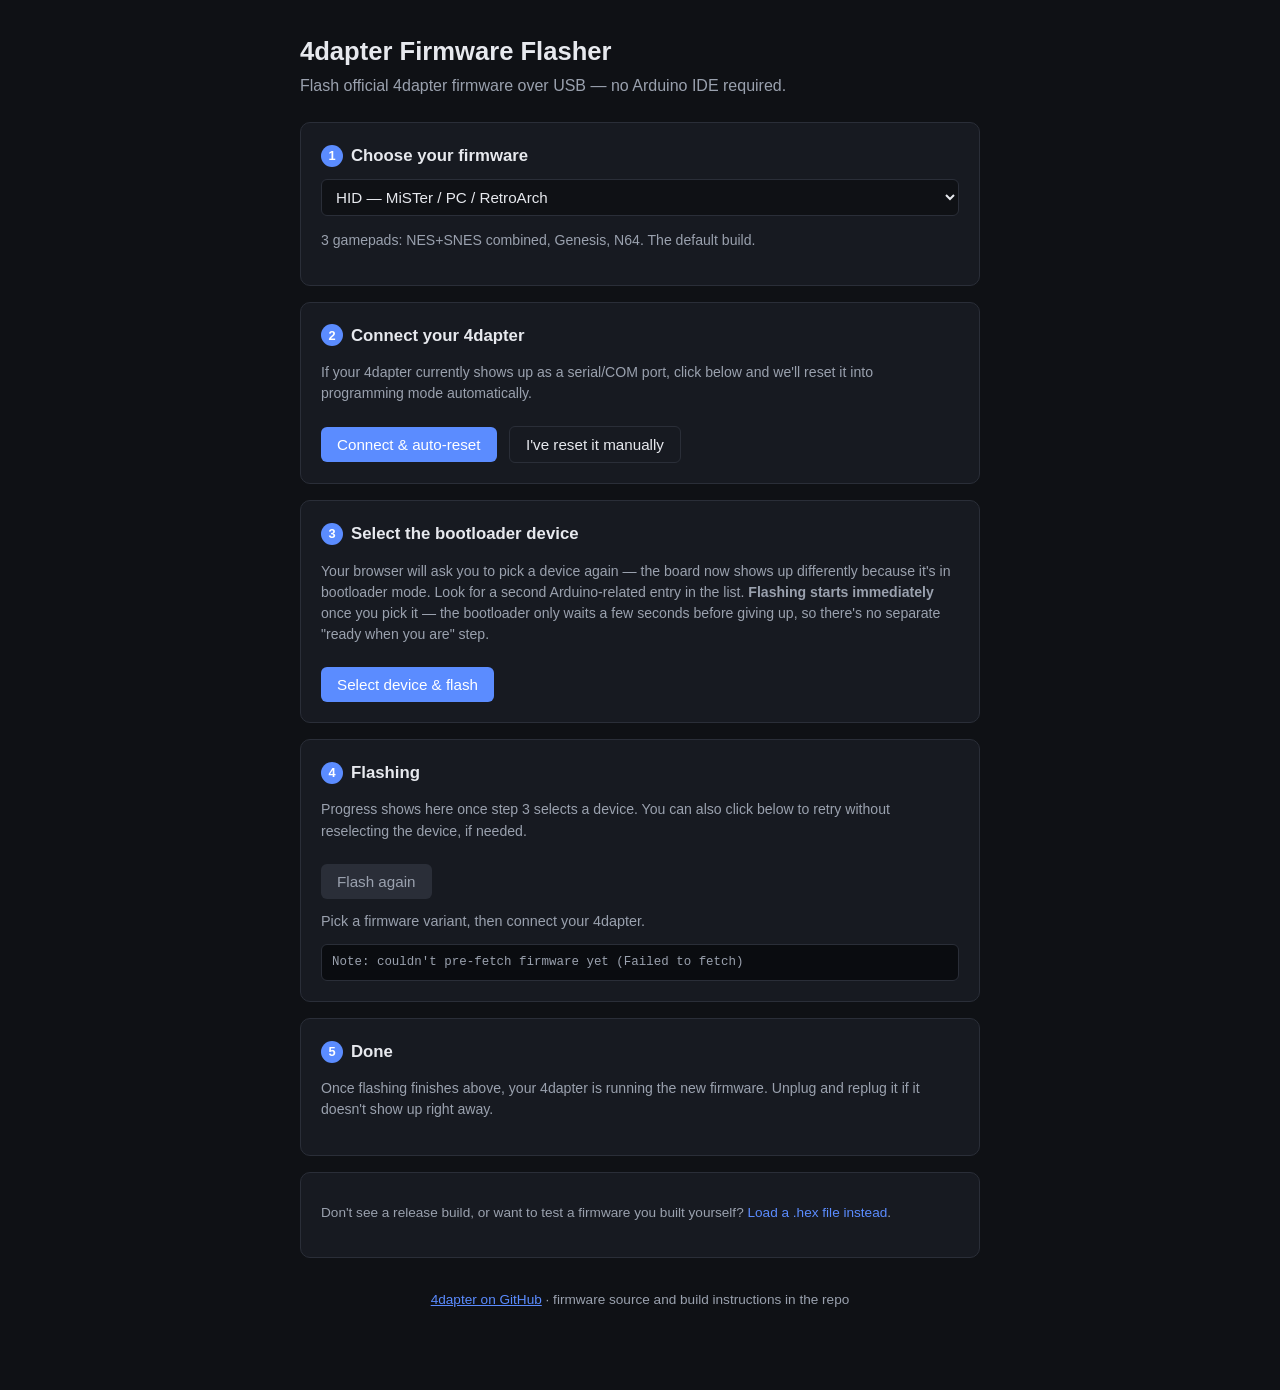
==== docs/index.html @ 5d905a7b "Flasher: start flashing immediately on device connect The Caterina bootloader only waits a few secon" ====
<!DOCTYPE html>
<html lang="en">
<head>
<meta charset="UTF-8">
<meta name="viewport" content="width=device-width, initial-scale=1">
<title>4dapter Firmware Flasher</title>
<link rel="stylesheet" href="style.css">
</head>
<body>
<main>
  <header>
    <h1>4dapter Firmware Flasher</h1>
    <p>Flash official 4dapter firmware over USB — no Arduino IDE required.</p>
  </header>

  <div id="unsupported-banner" class="banner" hidden>
    <strong>Your browser doesn't support this.</strong>
    This flasher needs the Web Serial API, available in Chrome or Edge on desktop.
    You can still flash firmware the old way — see
    <a href="https://github.com/timville85/4dapter#readme">the firmware README</a>.
  </div>

  <section class="panel step">
    <h2><span class="step-number">1</span> Choose your firmware</h2>
    <select id="variant-select"></select>
    <p class="muted" id="variant-detail"></p>
    <p class="note" id="variant-note" hidden></p>
  </section>

  <section class="panel step">
    <h2><span class="step-number">2</span> Connect your 4dapter</h2>
    <p class="muted" id="autoreset-hint">
      If your 4dapter currently shows up as a serial/COM port, click below and we'll
      reset it into programming mode automatically.
    </p>
    <button id="connect-normal-button" data-requires-serial>Connect &amp; auto-reset</button>

    <p class="muted" id="manualreset-hint">
      This firmware doesn't support auto-reset. Press and release the small reset
      button on the 4dapter PCB now, then continue.
    </p>
    <button id="skip-to-manual-button" class="secondary">I've reset it manually</button>
  </section>

  <section class="panel step">
    <h2><span class="step-number">3</span> Select the bootloader device</h2>
    <p class="muted">
      Your browser will ask you to pick a device again — the board now shows up
      differently because it's in bootloader mode. Look for a second
      Arduino-related entry in the list. <strong>Flashing starts immediately</strong>
      once you pick it — the bootloader only waits a few seconds before giving up,
      so there's no separate "ready when you are" step.
    </p>
    <button id="connect-bootloader-button" data-requires-serial>Select device &amp; flash</button>
  </section>

  <section class="panel step">
    <h2><span class="step-number">4</span> Flashing</h2>
    <p class="muted">Progress shows here once step 3 selects a device. You can also
      click below to retry without reselecting the device, if needed.</p>
    <button id="flash-button" disabled>Flash again</button>
    <progress id="progress-bar" value="0" max="100" hidden></progress>
    <div id="status" class="status"></div>
    <div id="log"></div>
  </section>

  <section class="panel step">
    <h2><span class="step-number">5</span> Done</h2>
    <p class="muted">
      Once flashing finishes above, your 4dapter is running the new firmware.
      Unplug and replug it if it doesn't show up right away.
    </p>
  </section>

  <section class="panel">
    <p class="hint">
      Don't see a release build, or want to test a firmware you built yourself?
      <label for="local-hex-input" style="cursor:pointer; color: var(--accent);">Load a .hex file instead</label>.
      <input type="file" id="local-hex-input" accept=".hex" hidden>
    </p>
  </section>

  <footer>
    <a href="https://github.com/timville85/4dapter">4dapter on GitHub</a> ·
    firmware source and build instructions in the repo
  </footer>
</main>
<script type="module" src="flasher.js"></script>
</body>
</html>
---- docs/style.css ----
:root {
  color-scheme: light dark;
  --bg: #0f1115;
  --panel: #171a21;
  --border: #2a2e38;
  --text: #e7e9ee;
  --muted: #9aa1ae;
  --accent: #5b8cff;
  --ok: #3fc37a;
  --error: #ff5c5c;
  --warn: #e3b341;
}

* {
  box-sizing: border-box;
}

body {
  margin: 0;
  background: var(--bg);
  color: var(--text);
  font-family: -apple-system, BlinkMacSystemFont, 'Segoe UI', Roboto, sans-serif;
  line-height: 1.5;
}

main {
  max-width: 720px;
  margin: 0 auto;
  padding: 32px 20px 80px;
}

header {
  margin-bottom: 24px;
}

header h1 {
  margin: 0 0 4px;
  font-size: 1.6rem;
}

header p {
  margin: 0;
  color: var(--muted);
}

.banner {
  background: #3a2a2a;
  border: 1px solid var(--error);
  border-radius: 8px;
  padding: 12px 16px;
  margin-bottom: 20px;
}

.panel {
  background: var(--panel);
  border: 1px solid var(--border);
  border-radius: 10px;
  padding: 20px;
  margin-bottom: 16px;
}

.step h2 {
  margin: 0 0 10px;
  font-size: 1.05rem;
  display: flex;
  align-items: center;
  gap: 8px;
}

.step h2 .step-number {
  display: inline-flex;
  align-items: center;
  justify-content: center;
  width: 22px;
  height: 22px;
  border-radius: 50%;
  background: var(--accent);
  color: #fff;
  font-size: 0.8rem;
}

select,
button,
input[type='file'] {
  font-size: 0.95rem;
  font-family: inherit;
}

select {
  width: 100%;
  padding: 8px 10px;
  background: #0f1115;
  color: var(--text);
  border: 1px solid var(--border);
  border-radius: 6px;
}

button {
  background: var(--accent);
  color: #fff;
  border: none;
  border-radius: 6px;
  padding: 9px 16px;
  cursor: pointer;
  margin-right: 8px;
  margin-top: 8px;
}

button:disabled {
  background: var(--border);
  color: var(--muted);
  cursor: not-allowed;
}

button.secondary {
  background: transparent;
  border: 1px solid var(--border);
  color: var(--text);
}

.muted {
  color: var(--muted);
  font-size: 0.88rem;
}

.note {
  margin-top: 10px;
  padding: 8px 10px;
  border-radius: 6px;
  background: #3a3120;
  border: 1px solid var(--warn);
  font-size: 0.88rem;
}

.status {
  margin-top: 12px;
  font-size: 0.9rem;
  color: var(--muted);
}

.status--busy {
  color: var(--accent);
}

.status--ok {
  color: var(--ok);
}

.status--error {
  color: var(--error);
}

progress {
  width: 100%;
  height: 10px;
  margin-top: 10px;
  accent-color: var(--accent);
}

#log {
  margin-top: 12px;
  max-height: 180px;
  overflow-y: auto;
  background: #0a0c10;
  border: 1px solid var(--border);
  border-radius: 6px;
  padding: 8px 10px;
  font-family: ui-monospace, Menlo, Consolas, monospace;
  font-size: 0.78rem;
  color: var(--muted);
}

.hint {
  margin-top: 10px;
  font-size: 0.85rem;
  color: var(--muted);
}

footer {
  text-align: center;
  color: var(--muted);
  font-size: 0.85rem;
  margin-top: 32px;
}

footer a {
  color: var(--accent);
}
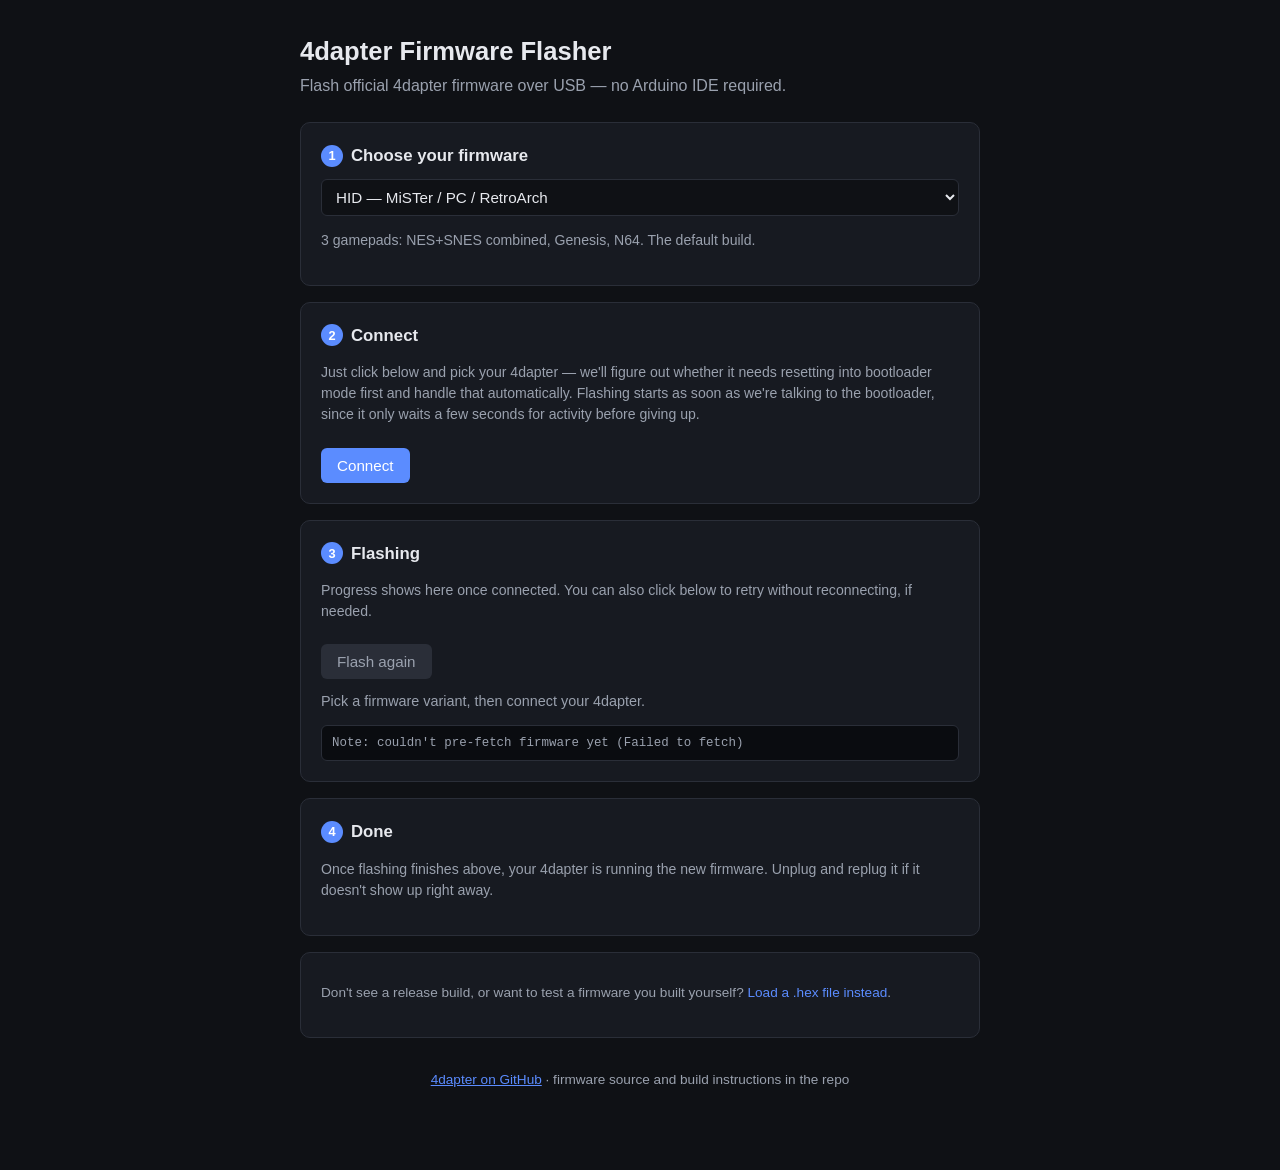
==== commit a3da7416: "Flasher: collapse connect flow into one action, auto-detect bootloader The old flow made the user pi" ====
--- a/docs/index.html
+++ b/docs/index.html
@@ -28,36 +28,28 @@
   </section>
 
   <section class="panel step">
-    <h2><span class="step-number">2</span> Connect your 4dapter</h2>
-    <p class="muted" id="autoreset-hint">
-      If your 4dapter currently shows up as a serial/COM port, click below and we'll
-      reset it into programming mode automatically.
+    <h2><span class="step-number">2</span> Connect</h2>
+    <p class="muted">
+      Just click below and pick your 4dapter — we'll figure out whether it needs
+      resetting into bootloader mode first and handle that automatically. Flashing
+      starts as soon as we're talking to the bootloader, since it only waits a few
+      seconds for activity before giving up.
     </p>
-    <button id="connect-normal-button" data-requires-serial>Connect &amp; auto-reset</button>
+    <p class="muted" id="manualreset-hint">
+      This firmware doesn't show up as a serial port on its own — press and release
+      the small reset button on the 4dapter PCB first, then click below.
+    </p>
+    <button id="connect-button" data-requires-serial>Connect</button>
 
-    <p class="muted" id="manualreset-hint">
-      This firmware doesn't support auto-reset. Press and release the small reset
-      button on the 4dapter PCB now, then continue.
-    </p>
-    <button id="skip-to-manual-button" class="secondary">I've reset it manually</button>
+    <button id="manual-bootloader-button" class="secondary" data-requires-serial hidden>
+      Board reset — click to select it and flash
+    </button>
   </section>
 
   <section class="panel step">
-    <h2><span class="step-number">3</span> Select the bootloader device</h2>
-    <p class="muted">
-      Your browser will ask you to pick a device again — the board now shows up
-      differently because it's in bootloader mode. Look for a second
-      Arduino-related entry in the list. <strong>Flashing starts immediately</strong>
-      once you pick it — the bootloader only waits a few seconds before giving up,
-      so there's no separate "ready when you are" step.
-    </p>
-    <button id="connect-bootloader-button" data-requires-serial>Select device &amp; flash</button>
-  </section>
-
-  <section class="panel step">
-    <h2><span class="step-number">4</span> Flashing</h2>
-    <p class="muted">Progress shows here once step 3 selects a device. You can also
-      click below to retry without reselecting the device, if needed.</p>
+    <h2><span class="step-number">3</span> Flashing</h2>
+    <p class="muted">Progress shows here once connected. You can also click below to
+      retry without reconnecting, if needed.</p>
     <button id="flash-button" disabled>Flash again</button>
     <progress id="progress-bar" value="0" max="100" hidden></progress>
     <div id="status" class="status"></div>
@@ -65,7 +57,7 @@
   </section>
 
   <section class="panel step">
-    <h2><span class="step-number">5</span> Done</h2>
+    <h2><span class="step-number">4</span> Done</h2>
     <p class="muted">
       Once flashing finishes above, your 4dapter is running the new firmware.
       Unplug and replug it if it doesn't show up right away.
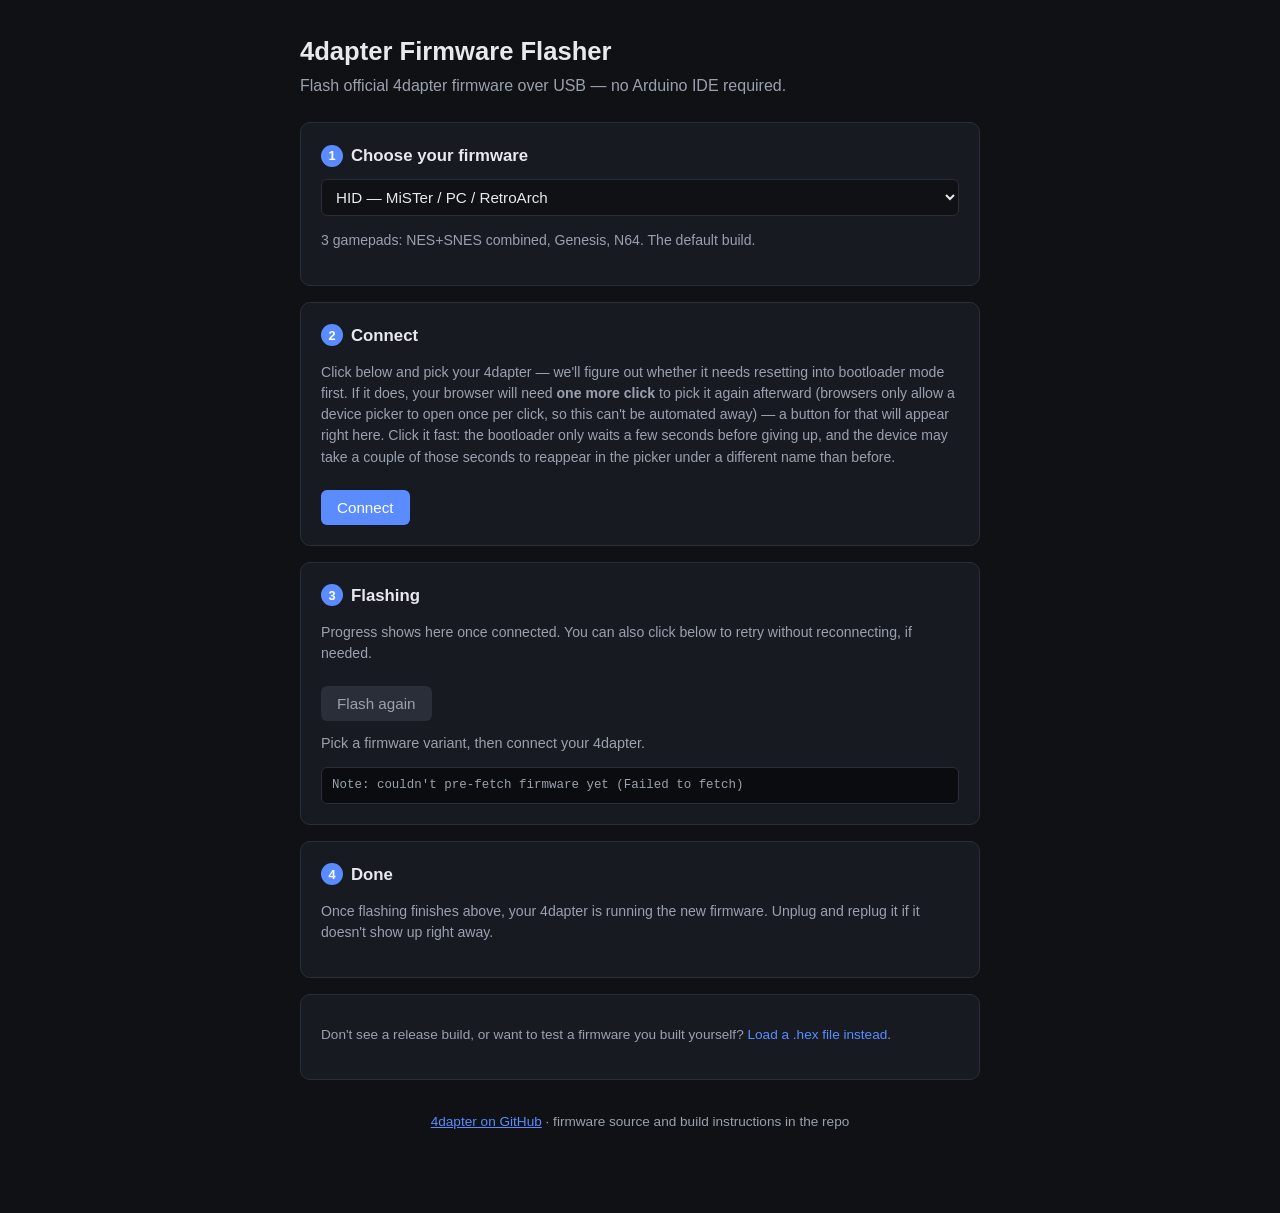
==== commit f4a9a6a6: "Flasher: stop trying a doomed automatic reconnect, race the timeout instead The screen recording of " ====
--- a/docs/index.html
+++ b/docs/index.html
@@ -30,10 +30,13 @@
   <section class="panel step">
     <h2><span class="step-number">2</span> Connect</h2>
     <p class="muted">
-      Just click below and pick your 4dapter — we'll figure out whether it needs
-      resetting into bootloader mode first and handle that automatically. Flashing
-      starts as soon as we're talking to the bootloader, since it only waits a few
-      seconds for activity before giving up.
+      Click below and pick your 4dapter — we'll figure out whether it needs
+      resetting into bootloader mode first. If it does, your browser will need
+      <strong>one more click</strong> to pick it again afterward (browsers only allow
+      a device picker to open once per click, so this can't be automated away) —
+      a button for that will appear right here. Click it fast: the bootloader only
+      waits a few seconds before giving up, and the device may take a couple of
+      those seconds to reappear in the picker under a different name than before.
     </p>
     <p class="muted" id="manualreset-hint">
       This firmware doesn't show up as a serial port on its own — press and release
@@ -42,7 +45,7 @@
     <button id="connect-button" data-requires-serial>Connect</button>
 
     <button id="manual-bootloader-button" class="secondary" data-requires-serial hidden>
-      Board reset — click to select it and flash
+      Board resetting — click now to select it
     </button>
   </section>
 
--- a/docs/style.css
+++ b/docs/style.css
@@ -118,6 +118,19 @@
   color: var(--text);
 }
 
+#manual-bootloader-button:not([hidden]) {
+  background: var(--warn);
+  color: #1a1400;
+  border: none;
+  font-weight: 600;
+  animation: urgent-pulse 1s ease-in-out infinite;
+}
+
+@keyframes urgent-pulse {
+  0%, 100% { box-shadow: 0 0 0 0 rgba(227, 179, 65, 0.6); }
+  50% { box-shadow: 0 0 0 8px rgba(227, 179, 65, 0); }
+}
+
 .muted {
   color: var(--muted);
   font-size: 0.88rem;
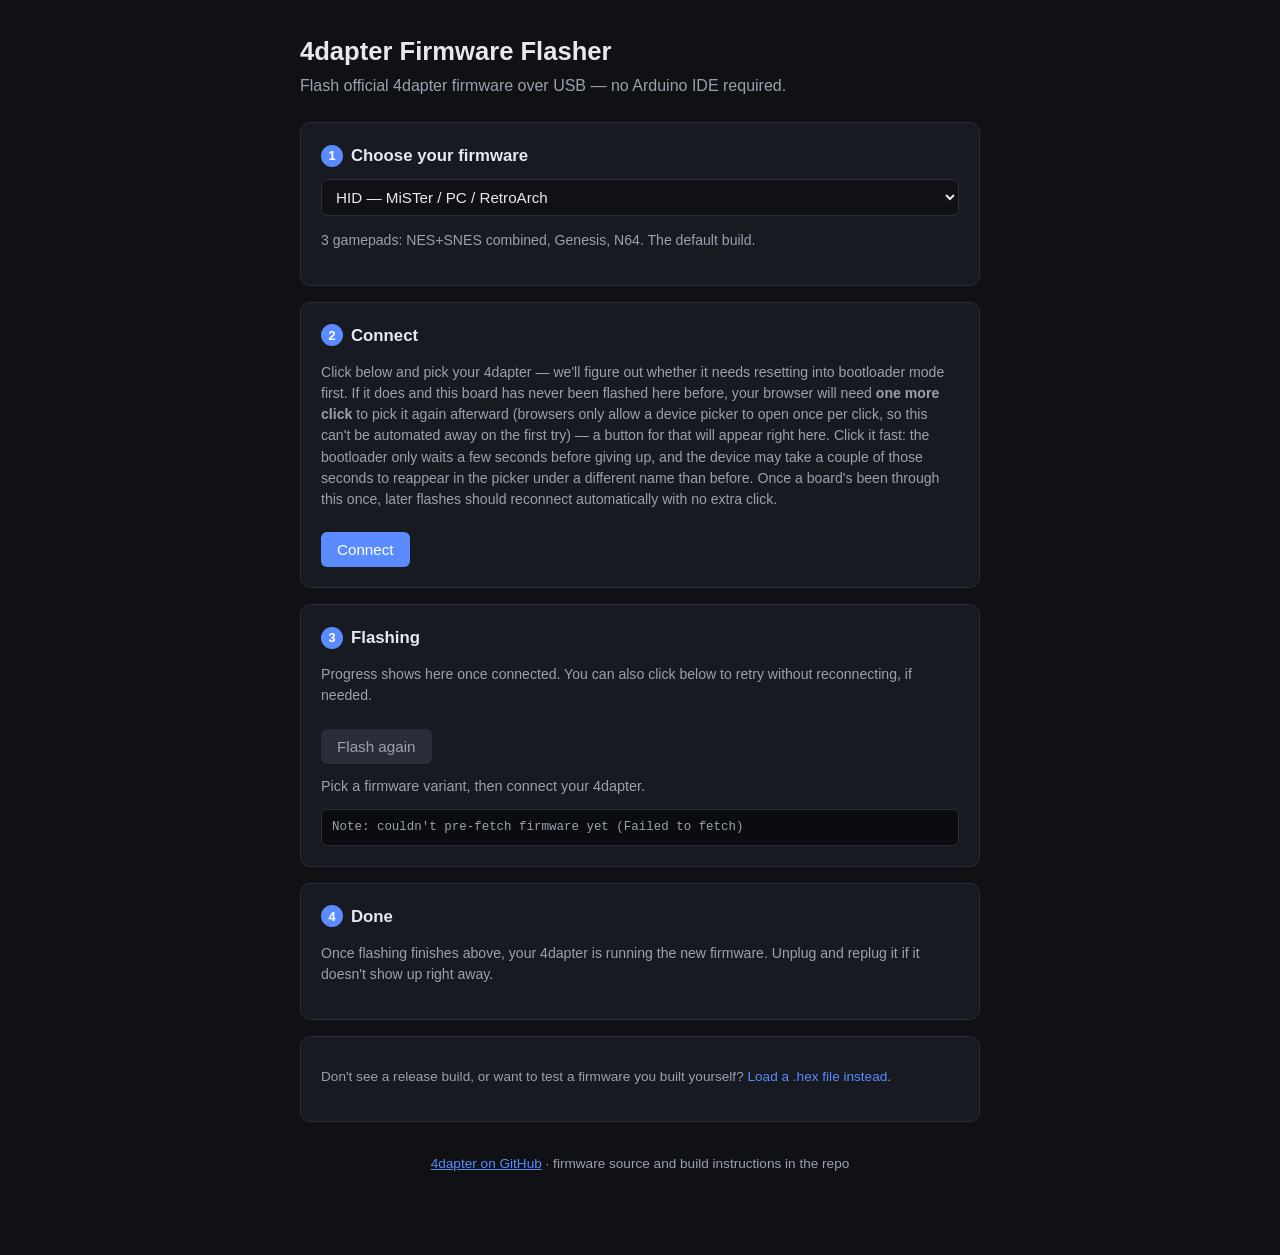
==== commit 35997c51: "Flasher: filter device picker to Arduino hardware, auto-reconnect when possible Two improvements fro" ====
--- a/docs/index.html
+++ b/docs/index.html
@@ -31,12 +31,15 @@
     <h2><span class="step-number">2</span> Connect</h2>
     <p class="muted">
       Click below and pick your 4dapter — we'll figure out whether it needs
-      resetting into bootloader mode first. If it does, your browser will need
-      <strong>one more click</strong> to pick it again afterward (browsers only allow
-      a device picker to open once per click, so this can't be automated away) —
-      a button for that will appear right here. Click it fast: the bootloader only
-      waits a few seconds before giving up, and the device may take a couple of
-      those seconds to reappear in the picker under a different name than before.
+      resetting into bootloader mode first. If it does and this board has never
+      been flashed here before, your browser will need <strong>one more click</strong>
+      to pick it again afterward (browsers only allow a device picker to open once
+      per click, so this can't be automated away on the first try) — a button for
+      that will appear right here. Click it fast: the bootloader only waits a few
+      seconds before giving up, and the device may take a couple of those seconds
+      to reappear in the picker under a different name than before. Once a board's
+      been through this once, later flashes should reconnect automatically with no
+      extra click.
     </p>
     <p class="muted" id="manualreset-hint">
       This firmware doesn't show up as a serial port on its own — press and release
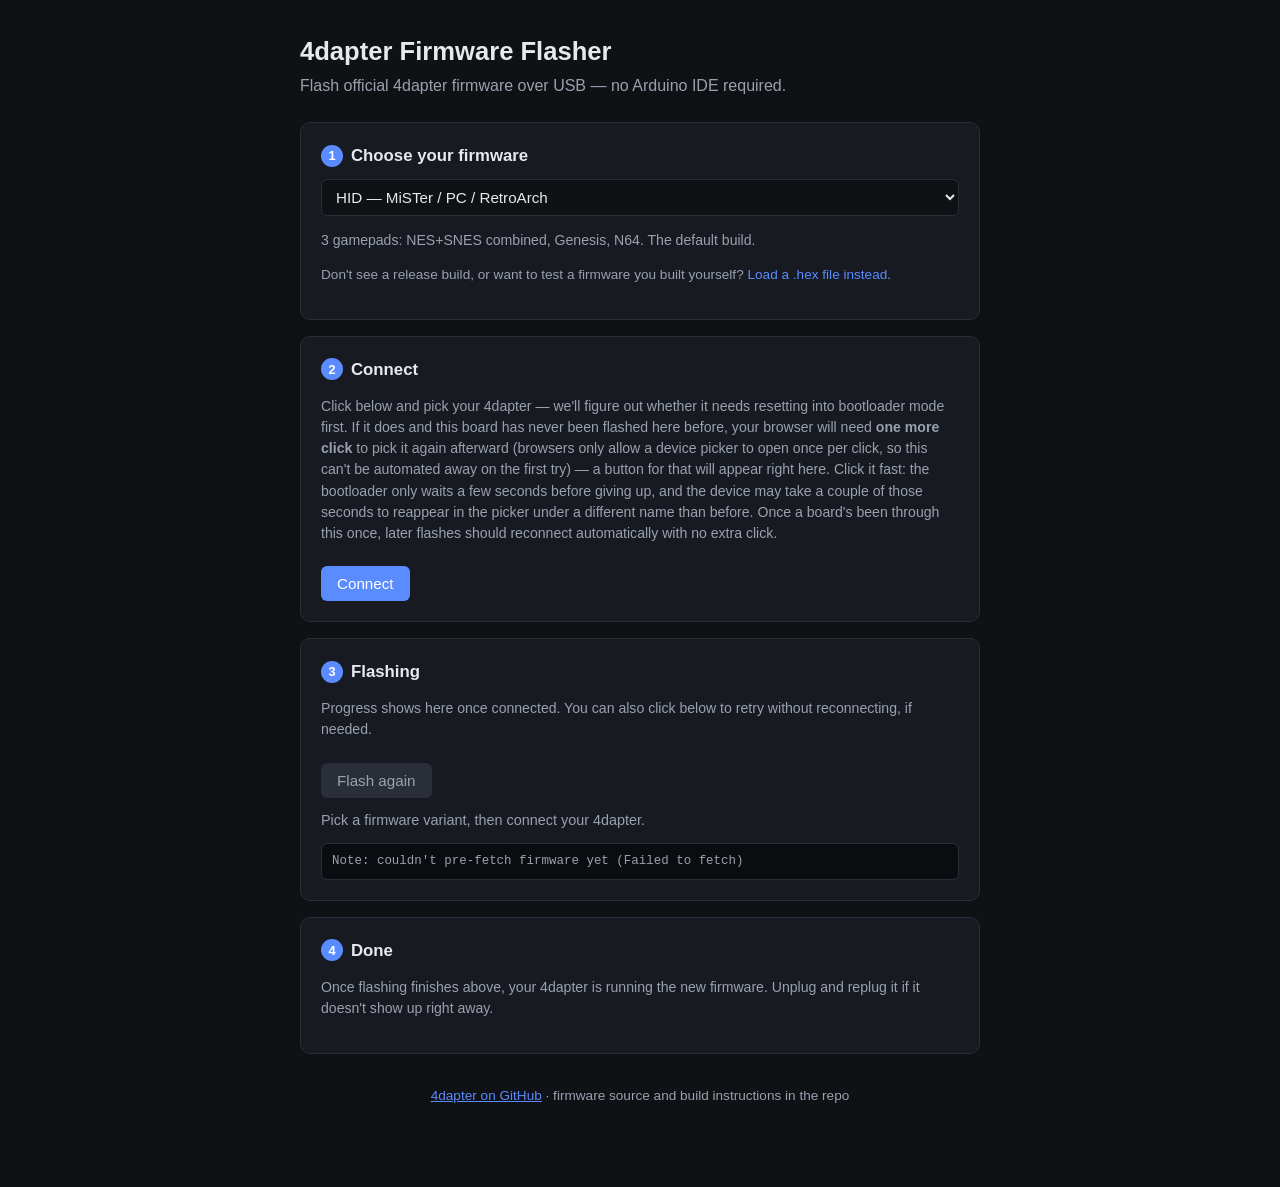
==== commit cd709963: "Flasher: move "load a .hex file" into step 1 It's a way of choosing what to flash, not an afterthoug" ====
--- a/docs/index.html
+++ b/docs/index.html
@@ -25,6 +25,11 @@
     <select id="variant-select"></select>
     <p class="muted" id="variant-detail"></p>
     <p class="note" id="variant-note" hidden></p>
+    <p class="hint">
+      Don't see a release build, or want to test a firmware you built yourself?
+      <label for="local-hex-input" style="cursor:pointer; color: var(--accent);">Load a .hex file instead</label>.
+      <input type="file" id="local-hex-input" accept=".hex" hidden>
+    </p>
   </section>
 
   <section class="panel step">
@@ -70,14 +75,6 @@
     </p>
   </section>
 
-  <section class="panel">
-    <p class="hint">
-      Don't see a release build, or want to test a firmware you built yourself?
-      <label for="local-hex-input" style="cursor:pointer; color: var(--accent);">Load a .hex file instead</label>.
-      <input type="file" id="local-hex-input" accept=".hex" hidden>
-    </p>
-  </section>
-
   <footer>
     <a href="https://github.com/timville85/4dapter">4dapter on GitHub</a> ·
     firmware source and build instructions in the repo
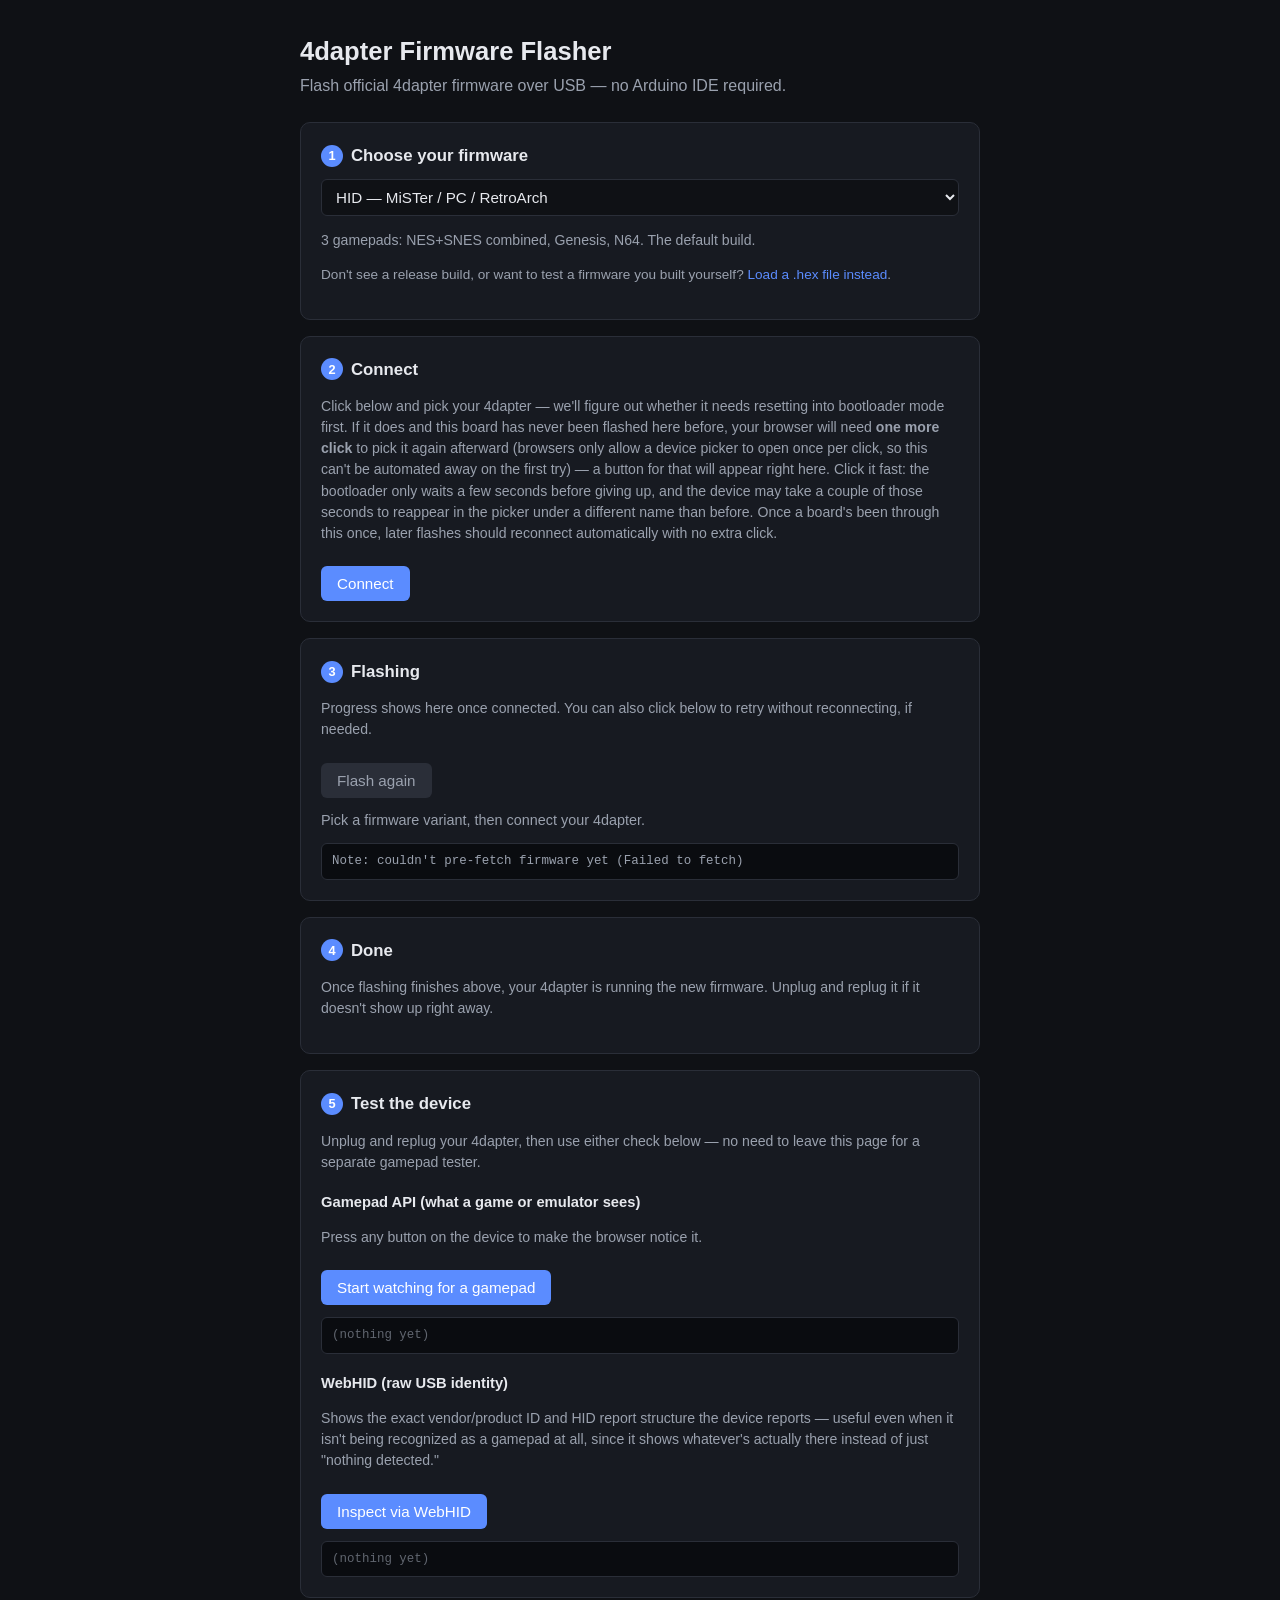
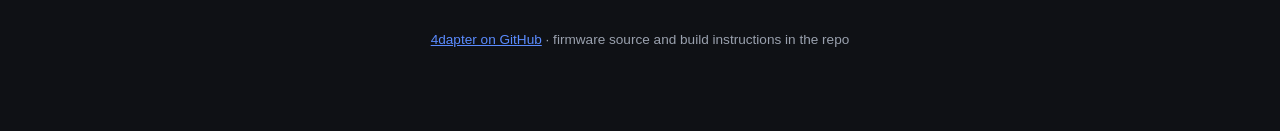
==== commit 3ea62454: "Flasher: add a device-test step (Gamepad API + raw WebHID inspector) Built to help diagnose an XInpu" ====
--- a/docs/index.html
+++ b/docs/index.html
@@ -75,6 +75,29 @@
     </p>
   </section>
 
+  <section class="panel step">
+    <h2><span class="step-number">5</span> Test the device</h2>
+    <p class="muted">
+      Unplug and replug your 4dapter, then use either check below — no need to
+      leave this page for a separate gamepad tester.
+    </p>
+
+    <h3>Gamepad API (what a game or emulator sees)</h3>
+    <p class="muted">Press any button on the device to make the browser notice it.</p>
+    <button id="gamepad-watch-button">Start watching for a gamepad</button>
+    <div id="gamepad-readout" class="mono-panel"></div>
+
+    <h3>WebHID (raw USB identity)</h3>
+    <p class="muted">
+      Shows the exact vendor/product ID and HID report structure the device
+      reports — useful even when it isn't being recognized as a gamepad at
+      all, since it shows whatever's actually there instead of just "nothing
+      detected."
+    </p>
+    <button id="webhid-inspect-button" data-requires-webhid>Inspect via WebHID</button>
+    <div id="webhid-readout" class="mono-panel"></div>
+  </section>
+
   <footer>
     <a href="https://github.com/timville85/4dapter">4dapter on GitHub</a> ·
     firmware source and build instructions in the repo
--- a/docs/style.css
+++ b/docs/style.css
@@ -67,6 +67,12 @@
   gap: 8px;
 }
 
+.step h3 {
+  margin: 18px 0 6px;
+  font-size: 0.92rem;
+  color: var(--text);
+}
+
 .step h2 .step-number {
   display: inline-flex;
   align-items: center;
@@ -170,7 +176,8 @@
   accent-color: var(--accent);
 }
 
-#log {
+#log,
+.mono-panel {
   margin-top: 12px;
   max-height: 180px;
   overflow-y: auto;
@@ -183,6 +190,24 @@
   color: var(--muted);
 }
 
+.mono-panel:empty::before {
+  content: '(nothing yet)';
+  opacity: 0.6;
+}
+
+.mono-panel .entry {
+  padding: 6px 0;
+  border-bottom: 1px solid var(--border);
+}
+
+.mono-panel .entry:last-child {
+  border-bottom: none;
+}
+
+.mono-panel .entry strong {
+  color: var(--text);
+}
+
 .hint {
   margin-top: 10px;
   font-size: 0.85rem;
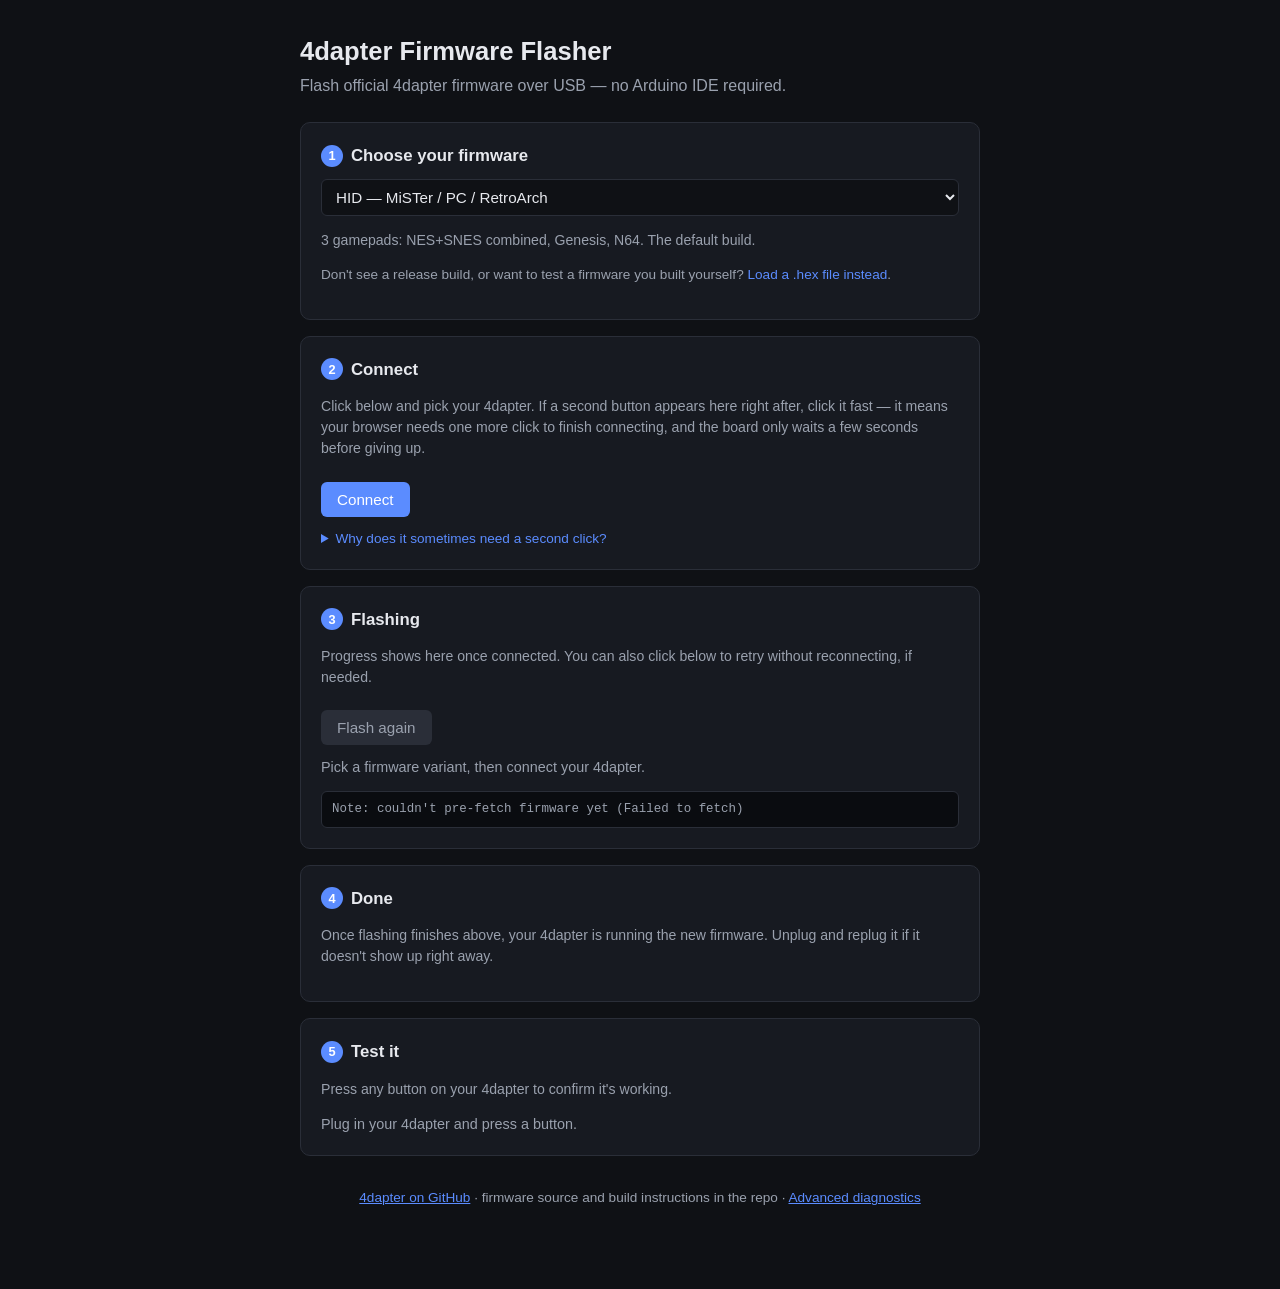
==== commit 8fff9f7a: "Split raw device diagnostics out of the main flashing flow The main page's "test the device" step wa" ====
--- a/docs/index.html
+++ b/docs/index.html
@@ -35,16 +35,9 @@
   <section class="panel step">
     <h2><span class="step-number">2</span> Connect</h2>
     <p class="muted">
-      Click below and pick your 4dapter — we'll figure out whether it needs
-      resetting into bootloader mode first. If it does and this board has never
-      been flashed here before, your browser will need <strong>one more click</strong>
-      to pick it again afterward (browsers only allow a device picker to open once
-      per click, so this can't be automated away on the first try) — a button for
-      that will appear right here. Click it fast: the bootloader only waits a few
-      seconds before giving up, and the device may take a couple of those seconds
-      to reappear in the picker under a different name than before. Once a board's
-      been through this once, later flashes should reconnect automatically with no
-      extra click.
+      Click below and pick your 4dapter. If a second button appears here right
+      after, click it fast — it means your browser needs one more click to
+      finish connecting, and the board only waits a few seconds before giving up.
     </p>
     <p class="muted" id="manualreset-hint">
       This firmware doesn't show up as a serial port on its own — press and release
@@ -55,6 +48,19 @@
     <button id="manual-bootloader-button" class="secondary" data-requires-serial hidden>
       Board resetting — click now to select it
     </button>
+
+    <details class="details-hint">
+      <summary>Why does it sometimes need a second click?</summary>
+      <p class="muted">
+        Flashing needs the board in a special "bootloader" mode. If it isn't
+        already, we reset it automatically — but browsers only allow a device
+        picker to open once per click, so picking the board again afterward
+        needs a fresh click the first time you flash it here. The device may
+        also take a couple of seconds to reappear in the picker under a
+        different name than before. Once a board's been through this once,
+        later flashes should reconnect automatically with no extra click.
+      </p>
+    </details>
   </section>
 
   <section class="panel step">
@@ -76,31 +82,15 @@
   </section>
 
   <section class="panel step">
-    <h2><span class="step-number">5</span> Test the device</h2>
-    <p class="muted">
-      Unplug and replug your 4dapter, then use either check below — no need to
-      leave this page for a separate gamepad tester.
-    </p>
-
-    <h3>Gamepad API (what a game or emulator sees)</h3>
-    <p class="muted">Press any button on the device to make the browser notice it.</p>
-    <button id="gamepad-watch-button">Start watching for a gamepad</button>
-    <div id="gamepad-readout" class="mono-panel"></div>
-
-    <h3>WebHID (raw USB identity)</h3>
-    <p class="muted">
-      Shows the exact vendor/product ID and HID report structure the device
-      reports — useful even when it isn't being recognized as a gamepad at
-      all, since it shows whatever's actually there instead of just "nothing
-      detected."
-    </p>
-    <button id="webhid-inspect-button" data-requires-webhid>Inspect via WebHID</button>
-    <div id="webhid-readout" class="mono-panel"></div>
+    <h2><span class="step-number">5</span> Test it</h2>
+    <p class="muted">Press any button on your 4dapter to confirm it's working.</p>
+    <div id="quick-test-status" class="status"></div>
   </section>
 
   <footer>
     <a href="https://github.com/timville85/4dapter">4dapter on GitHub</a> ·
-    firmware source and build instructions in the repo
+    firmware source and build instructions in the repo ·
+    <a href="diagnostics.html">Advanced diagnostics</a>
   </footer>
 </main>
 <script type="module" src="flasher.js"></script>
--- a/docs/style.css
+++ b/docs/style.css
@@ -208,6 +208,20 @@
   color: var(--text);
 }
 
+.details-hint {
+  margin-top: 12px;
+  font-size: 0.85rem;
+}
+
+.details-hint summary {
+  cursor: pointer;
+  color: var(--accent);
+}
+
+.details-hint p {
+  margin: 8px 0 0;
+}
+
 .hint {
   margin-top: 10px;
   font-size: 0.85rem;
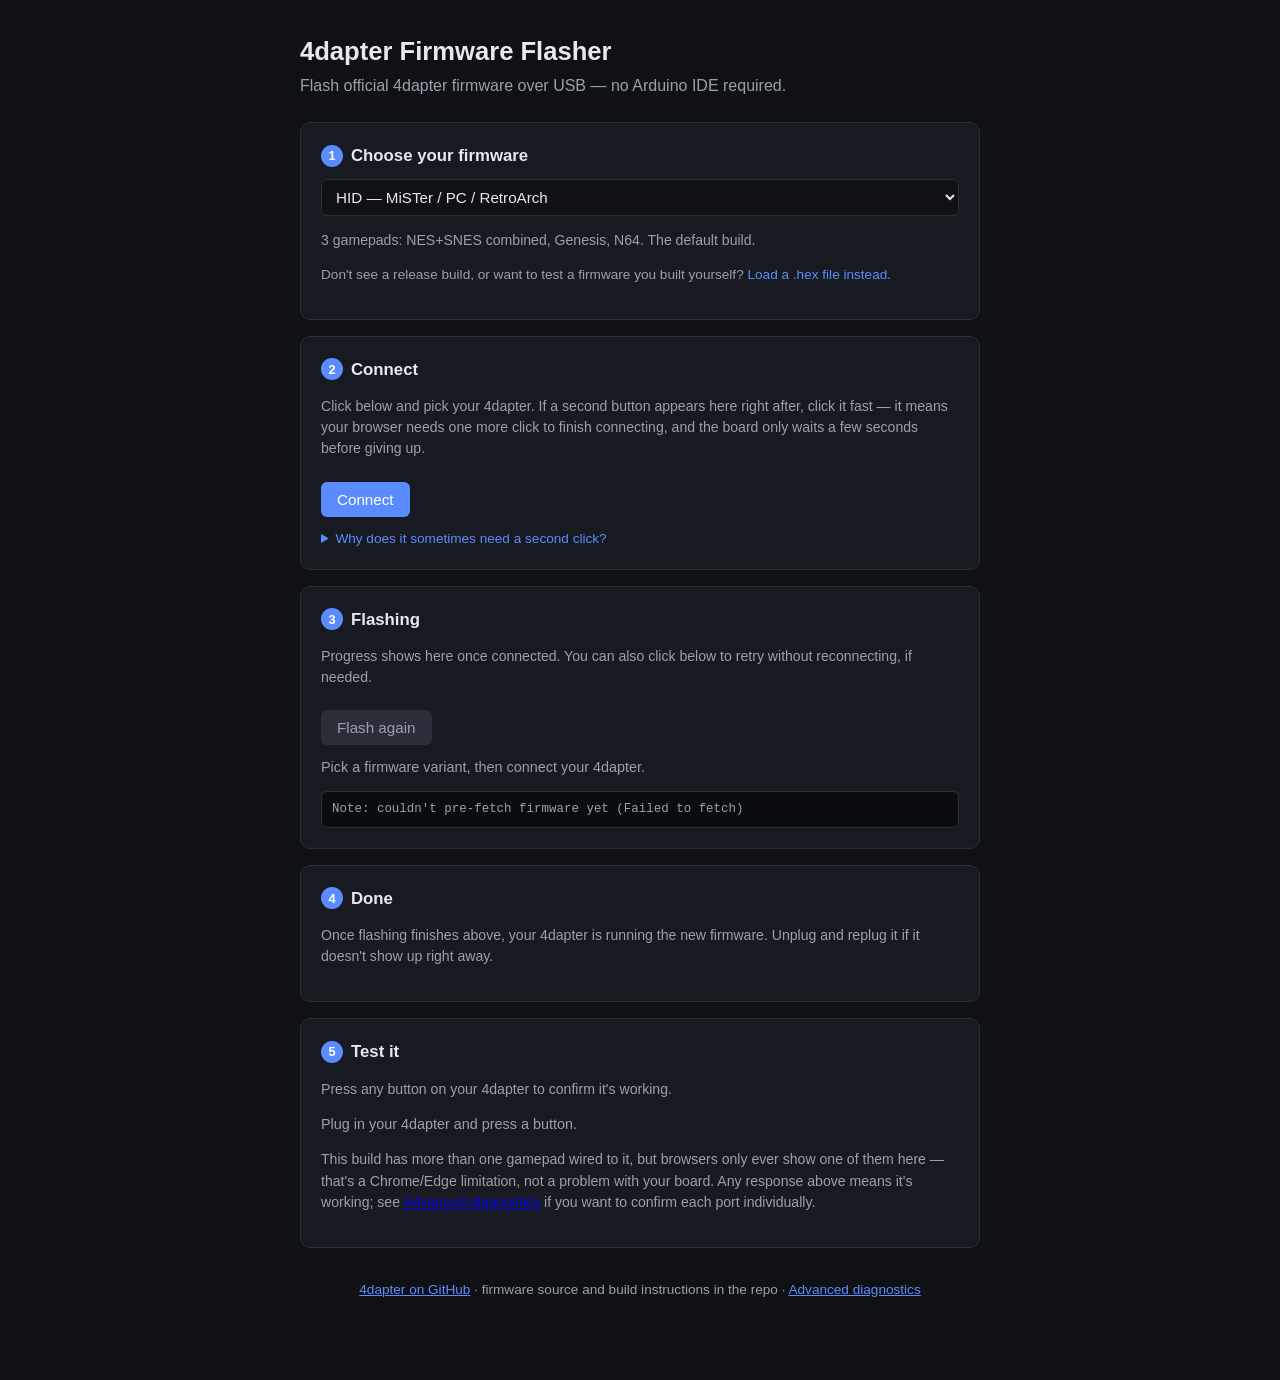
==== commit ea258ac2: "Revert per-controller quick-test tracking, it assumed something Chrome can't do Tested on real 4dapt" ====
--- a/docs/index.html
+++ b/docs/index.html
@@ -85,6 +85,13 @@
     <h2><span class="step-number">5</span> Test it</h2>
     <p class="muted">Press any button on your 4dapter to confirm it's working.</p>
     <div id="quick-test-status" class="status"></div>
+    <p class="muted" id="quick-test-note" hidden>
+      This build has more than one gamepad wired to it, but browsers only
+      ever show one of them here — that's a Chrome/Edge limitation, not a
+      problem with your board. Any response above means it's working; see
+      <a href="diagnostics.html">Advanced diagnostics</a> if you want to
+      confirm each port individually.
+    </p>
   </section>
 
   <footer>
